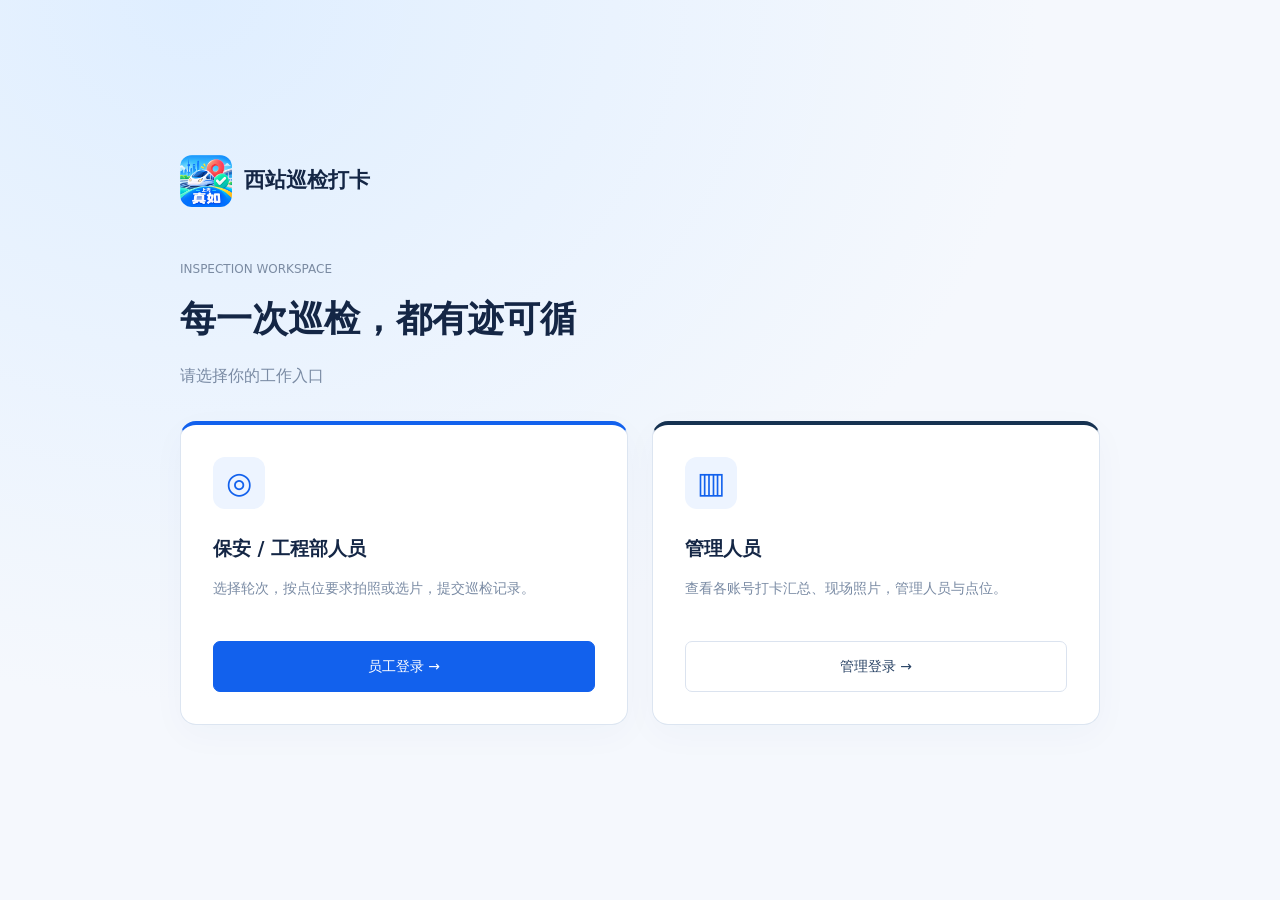
==== index.html @ 71d661eb "Load two-step login screen update" ====
<!doctype html><html lang="zh-CN"><head><meta charset="UTF-8"><meta name="viewport" content="width=device-width,initial-scale=1,viewport-fit=cover"><meta name="theme-color" content="#1261ed"><title>西站巡检打卡</title><meta name="application-name" content="西站巡检打卡"><meta name="apple-mobile-web-app-title" content="西站巡检打卡"><link rel="icon" type="image/png" sizes="32x32" href="assets/xizhan-icon-32-v2.png"><link rel="apple-touch-icon" sizes="180x180" href="assets/xizhan-icon-180-v2.png"><link rel="manifest" href="manifest.webmanifest?v=2"><meta name="apple-mobile-web-app-capable" content="yes"><link rel="stylesheet" href="style.css?v=cloud1"><link rel="stylesheet" href="cloud.css?v=login-two-step1"></head><body><aside><div class="brand"><img src="assets/xizhan-icon.png?v=1" alt="" width="36" height="36" style="border-radius:8px;flex:none"> <span>西站巡检打卡<small>巡检工作台 · INSPECT</small></span></div><div class="nav-label">工作空间</div><nav><button data-page="overview">▥　班次总览</button><button data-page="inspect">◎　本班巡检</button><button data-page="history">◷　点位历史</button><button data-page="config">⚙　巡检配置</button></nav><div class="aside-bottom"><span class="online"></span> 本机工作空间<small>数据保存在当前浏览器</small></div></aside><main><header><div><span class="eyebrow">西站 / 日常运营</span><h1 id="title">班次总览</h1></div><button id="role">●　张师傅 · 保安　⌄</button></header><div class="notice">本机试用版 <span>支持实际拍照和保存；各设备数据独立。界面切换不代表权限认证。</span></div><div id="app"></div><footer>西站巡检打卡　·　每一次巡检，都有迹可循</footer></main><div id="toast" role="status"></div><input hidden id="camera" type="file" accept="image/*" capture="environment"><input hidden id="album" type="file" accept="image/*"><script src="cloud-api.js?v=cloud1"></script><script src="batch-download.js?v=photos-only2"></script><script src="batch-ui.js?v=no-delete1"></script><script src="geolocation.js?v=checkin-mode1"></script><script src="cloud-app.js?v=login-two-step1"></script></body></html>
---- style.css ----
*{box-sizing:border-box}body{margin:0;background:#f3f6fb;color:#142645;font:14px/1.6 system-ui,'Microsoft YaHei',sans-serif}button,input,select{font:inherit}button{cursor:pointer}aside{position:fixed;inset:0 auto 0 0;width:228px;background:#10233e;color:#b8c8df;padding:30px 19px}.brand{display:flex;gap:12px;color:white;font-size:23px;font-weight:750;align-items:center}.brand small{display:block;font-size:10px;letter-spacing:2px;color:#93a9c6;font-weight:400}.nav-label{font-size:11px;letter-spacing:2px;margin:52px 15px 15px;color:#7189a8}nav button{display:block;width:100%;text-align:left;border:0;color:#b8c8df;background:none;padding:15px;border-radius:8px;margin:6px 0}nav button.active{background:#1664ed;color:white;box-shadow:0 5px 20px #06152a55}.aside-bottom{position:absolute;bottom:30px;left:30px;font-size:12px}.aside-bottom small{display:block;color:#7189a8;margin:6px 0}.online{display:inline-block;width:7px;height:7px;border-radius:50%;background:#44c7a0;margin-right:6px}main{margin-left:228px;padding:30px 40px;max-width:1700px}header{display:flex;justify-content:space-between;align-items:center;margin-bottom:22px}.eyebrow{font-size:12px;color:#7b8ba2}h1{font-size:28px;margin:4px 0}h2{font-size:19px;margin:0}h3{margin:0 0 12px;font-size:16px}button{border:1px solid #dbe3ef;background:white;color:#294365;border-radius:7px;padding:9px 16px;transition:.15s}button:hover{border-color:#1664ed;color:#1664ed}.primary{background:#1261ed;color:white;border-color:#1261ed}.primary:hover{background:#084fcb;color:white}.notice{background:#eaf1ff;border:1px solid #d5e4ff;border-radius:7px;padding:10px 16px;color:#2260bc;font-size:12px;margin-bottom:23px}.notice span{margin-left:14px;color:#647996}.card{background:white;border:1px solid #e1e8f2;border-radius:12px;padding:23px;margin-bottom:22px;box-shadow:0 3px 12px #18365c03}.filters{display:flex;gap:15px;align-items:center;flex-wrap:wrap}input,select{border:1px solid #dce4f0;border-radius:6px;background:white;padding:9px;color:#243d61;max-width:100%}label{color:#6e809a;font-size:12px}label input,label select{margin-left:8px}.stats{display:grid;grid-template-columns:repeat(4,1fr);gap:19px;margin:22px 0}.stat{padding:24px;border:1px solid #e0e8f2;border-radius:10px;background:white}.stat b{display:block;font-size:36px;line-height:1.4;margin-top:9px;letter-spacing:-1px}.stat small{color:#8b9bb0}.stat:nth-child(2){background:#ecf9f3;color:#087e52}.stat:nth-child(3){background:#edf4ff;color:#1261ed}.section-head{display:flex;justify-content:space-between;align-items:center;margin-bottom:20px}.muted{color:#8391a7;font-size:12px}.columns{display:grid;grid-template-columns:1.7fr 1fr;gap:22px}table{border-collapse:collapse;width:100%;font-size:13px}th{background:#f6f8fc;font-weight:500;color:#8190a6;text-align:left}td,th{padding:15px 13px;border-bottom:1px solid #edf0f6}tbody tr{cursor:pointer}tbody tr.selected{background:#edf4ff}.pill{border-radius:20px;padding:4px 10px;background:#eef1f6;color:#78879d;font-size:12px;white-space:nowrap}.pill.green{background:#def6e9;color:#13815b}.pill.amber{background:#fff1cc;color:#a86d0a}.point{padding:14px 0;border-bottom:1px solid #edf1f6;display:flex;justify-content:space-between;gap:12px}.point small{display:block;color:#8796aa}.warn{background:#fff7e5;color:#a77721;border-radius:7px;padding:12px;font-size:12px;margin-top:18px}.text-btn{border:0;color:#1261ed;background:transparent;padding:5px}.progress{height:7px;background:#eaf0f8;border-radius:8px;overflow:hidden;margin:15px 0}.progress i{display:block;height:100%;background:#1261ed}.employee{display:grid;grid-template-columns:370px 1fr;gap:23px}.round{display:flex;justify-content:space-between;padding:14px;margin:8px 0;border:1px solid #e1e8f2;border-radius:8px;cursor:pointer}.round.selected{background:#edf4ff;border-color:#b3d0ff}.big{font-size:40px;font-weight:750}.photo-zone{min-height:270px;background:repeating-linear-gradient(135deg,#f4f7fc,#f4f7fc 12px,#f0f4fa 12px,#f0f4fa 24px);border:1px dashed #bccde3;border-radius:9px;display:flex;flex-direction:column;align-items:center;justify-content:center;color:#8194af;margin:18px 0;overflow:hidden}.photo-zone img{width:100%;max-height:430px;object-fit:contain;background:#12243d}.photo-zone strong{font-size:40px;color:#9aacc4}.buttons{display:flex;gap:10px;flex-wrap:wrap}.buttons button{flex:1}.gallery{display:grid;grid-template-columns:repeat(auto-fill,minmax(170px,1fr));gap:15px}.gallery img{width:100%;height:160px;object-fit:cover;border-radius:8px}.gallery figure{margin:0;padding:10px;border:1px solid #e1e8f2;border-radius:9px}.gallery figcaption{font-size:12px}.empty{text-align:center;padding:55px 20px;color:#8b9ab0}footer{text-align:center;font-size:11px;color:#96a4b8;padding:20px}#toast{position:fixed;bottom:30px;left:50%;transform:translateX(-50%);background:#152b48;color:white;border-radius:8px;padding:12px 24px;display:none;z-index:9}.setting-row{display:flex;gap:15px;align-items:center;margin:16px 0}.setting-row input{flex:1;min-width:0}@media(max-width:1100px){main{padding:25px}aside{width:195px}main{margin-left:195px}.columns{grid-template-columns:1fr}.employee{grid-template-columns:310px 1fr}.stats{gap:10px}.stat{padding:18px}}@media(max-width:760px){aside{inset:auto 0 0;width:100%;height:70px;padding:4px 8px;z-index:5;border-top:1px solid #e1e8f2;background:white}.brand,.nav-label,.aside-bottom{display:none}nav{display:flex}nav button{text-align:center;padding:13px 2px;font-size:12px;color:#7a8ba4;margin:4px 0}nav button.active{background:#eaf2ff;color:#1261ed;box-shadow:none}main{margin-left:0;padding:21px 16px 80px}header{margin-bottom:16px}h1{font-size:24px}#role{font-size:11px;padding:8px}.notice span{display:block;margin:2px 0}.stats{grid-template-columns:1fr 1fr;gap:12px}.stat{padding:16px}.stat b{font-size:30px}.card{padding:17px}.employee{grid-template-columns:1fr}.filters{gap:10px}.filters label{display:flex;align-items:center}td,th{padding:12px 6px;font-size:12px}.section-head{gap:8px}.section-head h2{font-size:17px}.photo-zone{min-height:230px}footer{padding:5px}#toast{bottom:85px;width:85%;text-align:center}}


[hidden]{display:none!important}.at-entry>aside,.at-entry>main{display:none}#entrance{min-height:100vh;display:grid;place-items:center;padding:40px 24px;background:radial-gradient(ellipse at 15% 0%,#dfeeff,transparent 55%),#f5f8fd}.entry-wrap{max-width:920px;width:100%}.entry-brand{font-size:21px;font-weight:750;margin-bottom:50px}.entry-wrap>h1{font-size:36px;margin:10px 0}.entry-sub{font-size:16px;color:#7a8ba4;margin-bottom:32px}.entry-grid{display:grid;grid-template-columns:1fr 1fr;gap:24px}.entry-grid article{background:white;border:1px solid #dce5f1;border-radius:16px;padding:32px;box-shadow:0 10px 35px #123a7108}.entry-grid article:first-child{border-top:4px solid #1261ed}.entry-grid article:last-child{border-top:4px solid #163251}.entry-icon{display:grid;place-items:center;background:#edf4ff;color:#1261ed;width:52px;height:52px;border-radius:12px;font-size:30px;margin-bottom:24px}.entry-grid p{color:#7a8ba4;min-height:50px}.entry-grid label{display:flex;align-items:center;justify-content:space-between;margin:22px 0}.entry-grid select{width:70%}.entry-grid button{width:100%;padding:13px}.entry-features{padding:14px 0;margin:22px 0;color:#607694;font-size:12px}.entry-note{color:#8392a8;font-size:12px;max-width:650px;margin:26px auto;text-align:center}.employee-mode aside{display:none}.employee-mode main{margin-left:auto;margin-right:auto;max-width:1100px}.gallery .text-btn{padding:7px 0}.section-head .buttons{flex-wrap:wrap}@media(max-width:760px){#entrance{padding:25px 18px}.entry-brand{margin-bottom:30px;font-size:19px}.entry-wrap>h1{font-size:26px}.entry-grid{gap:14px}.entry-grid article{padding:18px 12px}.entry-grid h2{font-size:17px}.entry-grid p{font-size:12px;min-height:60px}.entry-features{font-size:11px;min-height:68px;margin:10px 0}.entry-grid label{display:block;margin:10px 0}.entry-grid select{width:100%;margin:5px 0}.entry-grid button{font-size:12px;padding:12px 2px}.entry-icon{margin-bottom:18px}.employee-mode main{padding-bottom:25px}.section-head{flex-wrap:wrap}}
---- cloud.css ----
.login-card{max-width:560px;margin:25px auto 0}.login-card label{display:block;margin:14px 0}.login-card input{display:block;width:100%;margin:7px 0}.login-card button{width:100%}.portal-selected{outline:2px solid #9cc2ff}.form-error{color:#ae413e;min-height:24px;font-size:13px;margin:10px 0}.block{display:block}.table-scroll{overflow-x:auto}table input{max-width:210px}button:disabled{opacity:.5;cursor:wait}dialog{border:1px solid #dce5f1;border-radius:12px;width:min(800px,94vw);max-height:92vh;padding:22px;color:#142645}dialog::backdrop{background:#10233ebb}.cloud-photo{display:block;max-width:100%;max-height:65vh;margin:15px auto}#note{display:block;width:100%;margin:8px 0}.employee .round{width:100%;font-size:13px}.employee-mode aside{display:none}.employee-mode main{margin:0 auto;max-width:1100px}.filters select{max-width:210px}#app>.stats{margin-top:0}.login-card h2{margin-bottom:15px}@media(max-width:760px){.filters label{flex:1 1 40%;display:block}.filters label input,.filters label select{display:block;width:100%;margin:5px 0}.table-scroll{margin:0 -5px}table{min-width:650px}.employee table{min-width:0}.login-card{padding:22px}.entry-grid article p{min-height:60px}.employee-mode main{padding-bottom:30px}}


.batch-toolbar{display:flex;align-items:center;gap:12px;flex-wrap:wrap;padding:14px;background:#f5f8fd;border:1px solid #e1e8f2;border-radius:9px;margin:12px 0}.batch-toolbar label{display:flex;align-items:center;gap:7px;color:#294365}.batch-toolbar input,[data-select-photo]{width:18px;height:18px;vertical-align:middle;cursor:pointer;accent-color:#1261ed}#batch-dialog{max-width:580px}#batch-progress{width:100%;height:18px;accent-color:#1261ed}#batch-status{font-weight:600}#batch-detail{min-height:42px}@media(max-width:760px){.batch-toolbar{gap:10px}.batch-toolbar label{width:100%}.batch-toolbar .primary{flex:1}.batch-toolbar button{font-size:12px}.batch-toolbar .muted{width:100%}}

.stats.stats-three{grid-template-columns:repeat(3,minmax(0,1fr))}@media(max-width:760px){.stats.stats-three{grid-template-columns:repeat(2,minmax(0,1fr))}.stats.stats-three>.stat:last-child{grid-column:1/-1}}

.geo-panel{background:#f5f9ff;border:1px solid #dce7f8;border-radius:9px;padding:16px;margin:18px 0}.geo-panel h3{margin:0;font-size:14px}.geo-pass{color:#12825b}.geo-fail{color:#9c6421}.geo-fields{display:grid;grid-template-columns:1fr 1fr;gap:15px;margin:20px 0}.geo-fields label{display:block}.geo-fields input{display:block;width:100%;margin:7px 0}#geo-config-status{white-space:pre-line}.geo-panel p{font-size:13px}@media(max-width:760px){.geo-fields{grid-template-columns:1fr}.geo-panel .section-head{align-items:flex-start}}

#point-location-dialog{max-width:650px}#point-geo-status{white-space:pre-line}.point-config-table .text-btn{white-space:nowrap}@media(max-width:760px){.point-config-table{display:block;min-width:0}.point-config-table thead{display:none}.point-config-table tbody{display:block}.point-config-table tr{display:block;border:1px solid #dce5f1;border-radius:9px;margin:12px 0;padding:8px 12px}.point-config-table td{display:flex;align-items:center;justify-content:space-between;gap:10px;border:0;padding:8px 0;flex-wrap:wrap}.point-config-table td::before{content:attr(data-label);color:#8190a6;min-width:65px}.point-config-table input:not([type=checkbox]),.point-config-table select{max-width:68%;flex:1}.point-config-table [data-point-location]{font-weight:600;font-size:14px}#point-location-dialog .geo-fields{gap:8px}}

#entrance.credential-screen .credential-wrap{max-width:560px}.credential-screen .entry-brand{margin-bottom:22px}.credential-screen .login-card{margin:18px 0 0;width:100%;padding:30px}.credential-screen .credential-title{font-size:28px;margin:8px 0 0}.credential-screen #back-to-portals{padding-left:0}.choice-screen .entry-grid{margin-bottom:20px}@media(max-width:760px){#entrance.choice-screen,#entrance.credential-screen{align-content:center;min-height:100svh}.credential-screen .login-card{padding:23px}.credential-screen .credential-title{font-size:24px}}
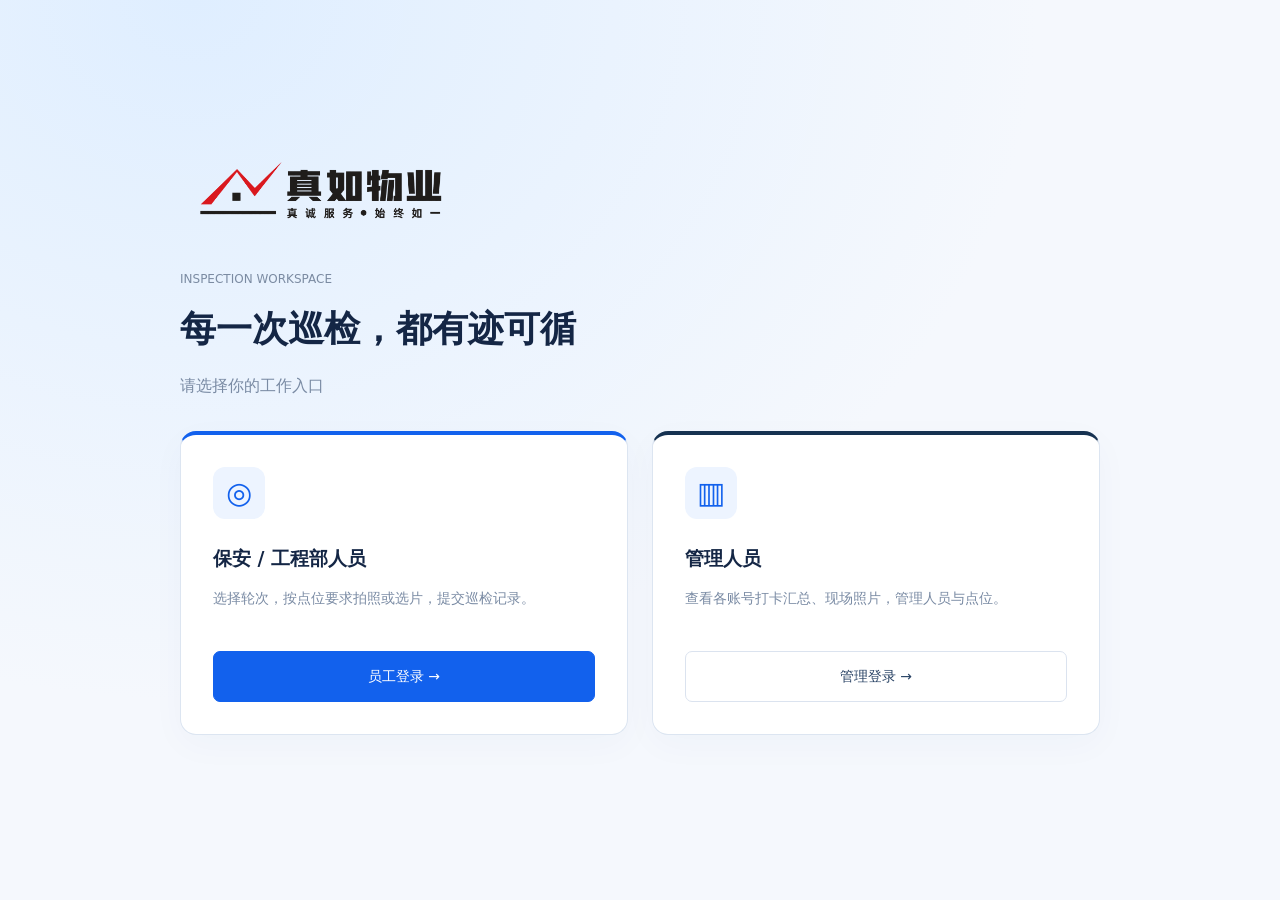
==== commit b70be413: "Add transparent Zhenru company logo across app screens and replace entrance branding" ====
--- a/index.html
+++ b/index.html
@@ -1,2 +1,2 @@
-<!doctype html><html lang="zh-CN"><head><meta charset="UTF-8"><meta name="viewport" content="width=device-width,initial-scale=1,viewport-fit=cover"><meta name="theme-color" content="#1261ed"><title>西站巡检打卡</title><meta name="application-name" content="西站巡检打卡"><meta name="apple-mobile-web-app-title" content="西站巡检打卡"><link rel="icon" type="image/png" sizes="32x32" href="assets/xizhan-icon-32-v2.png"><link rel="apple-touch-icon" sizes="180x180" href="assets/xizhan-icon-180-v2.png"><link rel="manifest" href="manifest.webmanifest?v=2"><meta name="apple-mobile-web-app-capable" content="yes"><link rel="stylesheet" href="style.css?v=cloud1"><link rel="stylesheet" href="cloud.css?v=login-two-step1"></head><body><aside><div class="brand"><img src="assets/xizhan-icon.png?v=1" alt="" width="36" height="36" style="border-radius:8px;flex:none"> <span>西站巡检打卡<small>巡检工作台 · INSPECT</small></span></div><div class="nav-label">工作空间</div><nav><button data-page="overview">▥　班次总览</button><button data-page="inspect">◎　本班巡检</button><button data-page="history">◷　点位历史</button><button data-page="config">⚙　巡检配置</button></nav><div class="aside-bottom"><span class="online"></span> 本机工作空间<small>数据保存在当前浏览器</small></div></aside><main><header><div><span class="eyebrow">西站 / 日常运营</span><h1 id="title">班次总览</h1></div><button id="role">●　张师傅 · 保安　⌄</button></header><div class="notice">本机试用版 <span>支持实际拍照和保存；各设备数据独立。界面切换不代表权限认证。</span></div><div id="app"></div><footer>西站巡检打卡　·　每一次巡检，都有迹可循</footer></main><div id="toast" role="status"></div><input hidden id="camera" type="file" accept="image/*" capture="environment"><input hidden id="album" type="file" accept="image/*"><script src="cloud-api.js?v=cloud1"></script><script src="batch-download.js?v=photos-only2"></script><script src="batch-ui.js?v=no-delete1"></script><script src="geolocation.js?v=checkin-mode1"></script><script src="cloud-app.js?v=login-two-step1"></script></body></html>
+<!doctype html><html lang="zh-CN"><head><meta charset="UTF-8"><meta name="viewport" content="width=device-width,initial-scale=1,viewport-fit=cover"><meta name="theme-color" content="#1261ed"><title>西站巡检打卡</title><meta name="application-name" content="西站巡检打卡"><meta name="apple-mobile-web-app-title" content="西站巡检打卡"><link rel="icon" type="image/png" sizes="32x32" href="assets/xizhan-icon-32-v2.png"><link rel="apple-touch-icon" sizes="180x180" href="assets/xizhan-icon-180-v2.png"><link rel="manifest" href="manifest.webmanifest?v=2"><meta name="apple-mobile-web-app-capable" content="yes"><link rel="stylesheet" href="style.css?v=cloud1"><link rel="stylesheet" href="cloud.css?v=company-logo1"></head><body><aside><div class="brand"><img src="assets/xizhan-icon.png?v=1" alt="" width="36" height="36" style="border-radius:8px;flex:none"> <span>西站巡检打卡<small>巡检工作台 · INSPECT</small></span></div><div class="nav-label">工作空间</div><nav><button data-page="overview">▥　班次总览</button><button data-page="inspect">◎　本班巡检</button><button data-page="history">◷　点位历史</button><button data-page="config">⚙　巡检配置</button></nav><div class="aside-bottom"><span class="online"></span> 本机工作空间<small>数据保存在当前浏览器</small></div></aside><main><div class="company-page-logo"><img class="company-logo-image" src="assets/zhenru-company-logo.png?v=1" alt="真如物业"></div><header><div><span class="eyebrow">西站 / 日常运营</span><h1 id="title">班次总览</h1></div><button id="role">●　张师傅 · 保安　⌄</button></header><div class="notice">本机试用版 <span>支持实际拍照和保存；各设备数据独立。界面切换不代表权限认证。</span></div><div id="app"></div><footer>西站巡检打卡　·　每一次巡检，都有迹可循</footer></main><div id="toast" role="status"></div><input hidden id="camera" type="file" accept="image/*" capture="environment"><input hidden id="album" type="file" accept="image/*"><script src="cloud-api.js?v=cloud1"></script><script src="batch-download.js?v=photos-only2"></script><script src="batch-ui.js?v=no-delete1"></script><script src="geolocation.js?v=checkin-mode1"></script><script src="cloud-app.js?v=company-logo1"></script></body></html>
 
--- a/cloud.css
+++ b/cloud.css
@@ -10,3 +10,5 @@
 #point-location-dialog{max-width:650px}#point-geo-status{white-space:pre-line}.point-config-table .text-btn{white-space:nowrap}@media(max-width:760px){.point-config-table{display:block;min-width:0}.point-config-table thead{display:none}.point-config-table tbody{display:block}.point-config-table tr{display:block;border:1px solid #dce5f1;border-radius:9px;margin:12px 0;padding:8px 12px}.point-config-table td{display:flex;align-items:center;justify-content:space-between;gap:10px;border:0;padding:8px 0;flex-wrap:wrap}.point-config-table td::before{content:attr(data-label);color:#8190a6;min-width:65px}.point-config-table input:not([type=checkbox]),.point-config-table select{max-width:68%;flex:1}.point-config-table [data-point-location]{font-weight:600;font-size:14px}#point-location-dialog .geo-fields{gap:8px}}
 
 #entrance.credential-screen .credential-wrap{max-width:560px}.credential-screen .entry-brand{margin-bottom:22px}.credential-screen .login-card{margin:18px 0 0;width:100%;padding:30px}.credential-screen .credential-title{font-size:28px;margin:8px 0 0}.credential-screen #back-to-portals{padding-left:0}.choice-screen .entry-grid{margin-bottom:20px}@media(max-width:760px){#entrance.choice-screen,#entrance.credential-screen{align-content:center;min-height:100svh}.credential-screen .login-card{padding:23px}.credential-screen .credential-title{font-size:24px}}
+
+.company-logo-image{display:block;width:280px;max-width:100%;height:auto;object-fit:contain}.company-page-logo{margin:0 0 16px;display:flex;align-items:center}.company-page-logo .company-logo-image{width:250px}.entry-brand.company-entry-brand{margin-bottom:28px}.credential-screen .company-entry-brand{margin-bottom:16px}@media(max-width:760px){.company-logo-image{width:230px}.company-page-logo .company-logo-image{width:205px}.company-page-logo{margin-bottom:14px}.entry-brand.company-entry-brand{margin-bottom:22px}}
